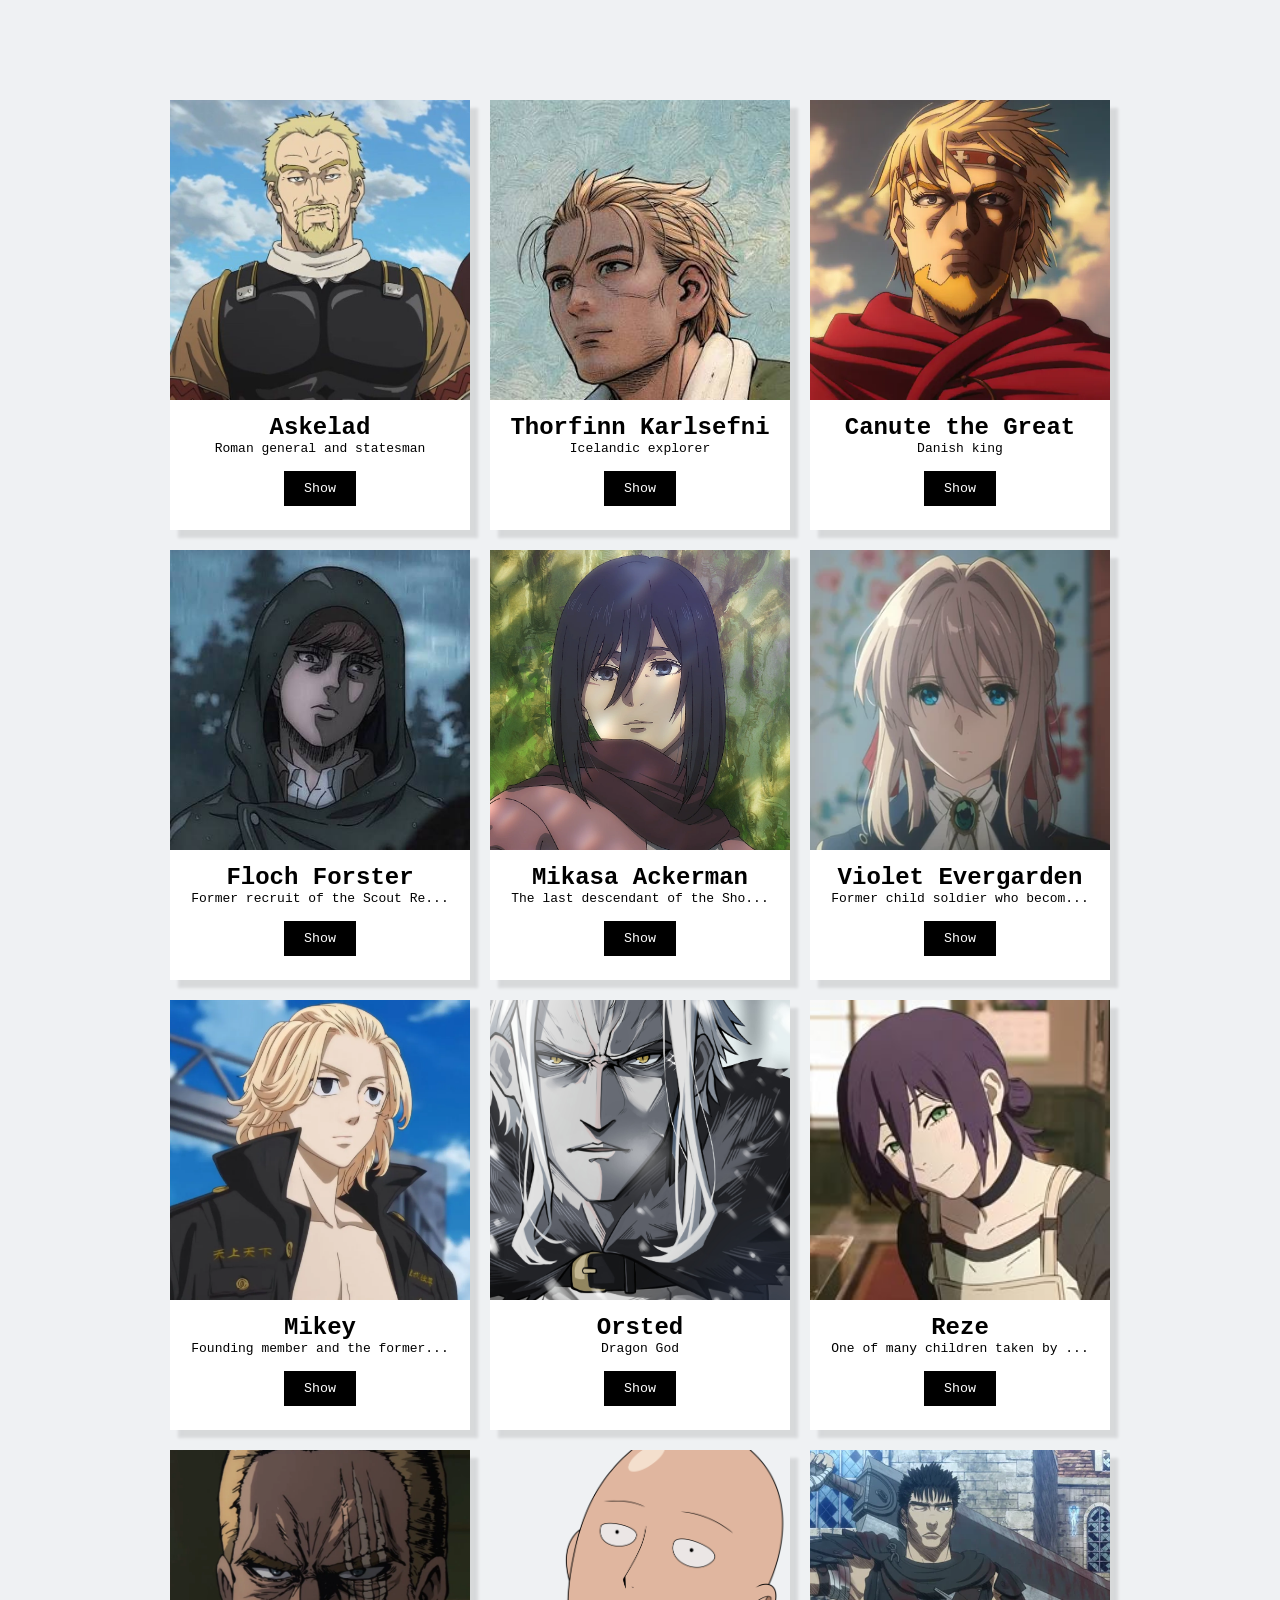
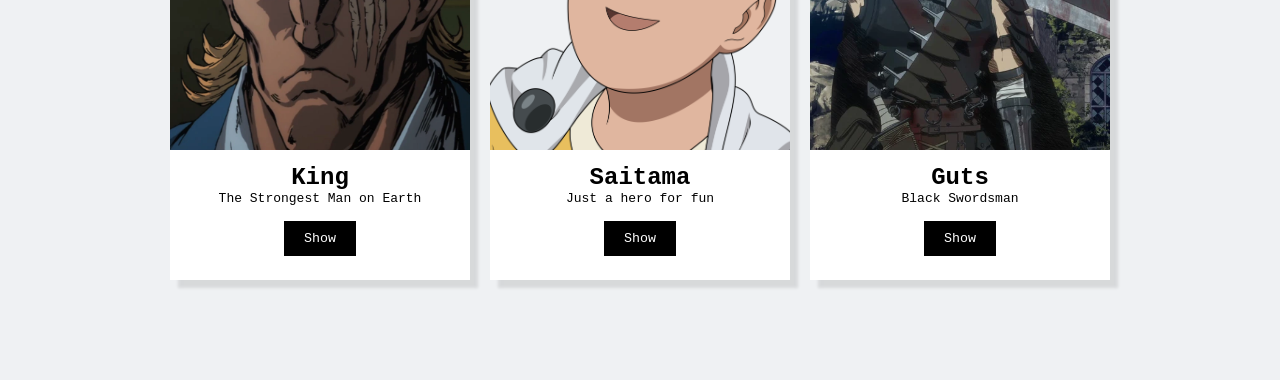
==== index.html @ 7d5969fc "first commit" ====
<!doctype html>
<html lang="en">
  <head>
    <meta charset="UTF-8" />
    <meta name="viewport" content="width=device-width, initial-scale=1.0" />
    <title>Document</title>
    <link rel="stylesheet" href="style.css" />
  </head>
  <body>
    <div id="cards-container"></div>
    <script src="./script.js"></script>
  </body>
</html>
---- style.css ----
* {
  margin: 0;
  padding: 0;
  box-sizing: border-box;
  font-family: monospace;
}
body {
  min-height: 100vh;
  background-color: rgb(239, 241, 243);
  display: flex;
  justify-content: center;
  align-items: center;
}

#cards-container {
  padding: 60px 0;
  display: grid;
  grid-template-columns: repeat(1, 1fr);
  gap: 16px;
}

@media (min-width: 768px) {
  #cards-container {
    grid-template-columns: repeat(3, 1fr); /* Menjadi 3 card per baris */
    gap: 20px; /* Jarak antar card kembali normal */
    padding: 100px 0;
  }
}


.card {
  box-shadow: 8px 8px 3px rgba(0, 0, 0, 0.1);
  background-color: white;
  width: 300px;
  height: 430px;
  transition: transform 0.5s;
  cursor: pointer;
}

.card img {
  width: 100%;
  height: 300px;
  object-fit: cover;
  background-color: rgb(239, 241, 243);
}

.content {
  padding: 10px;
  display: flex;
  justify-content: center;
  align-items: center;
  flex-direction: column;
}

.content h2 {
  font-size: 24px;
  color: rgb(0, 0, 0);
}

.content button {
  margin-top: 15px;
  padding: 10px 20px;
  border: none;
  background-color: rgb(0, 0, 0);
  color: white;
  cursor: pointer;
  transition:
    transform 0.5s,
    background-color 0.3s,
    color 0.3s;
}

.content button:hover {
  background-color: rgb(239, 241, 243);
  color: rgb(0, 0, 0);
  transform: scale(1.1);
}

.card:hover {
  transition: transform 0.5s, box-shadow 0.5s;
  transform: translateY(-5px);
  box-shadow: 12px 12px 3px rgba(0, 0, 0, 0.3);
}
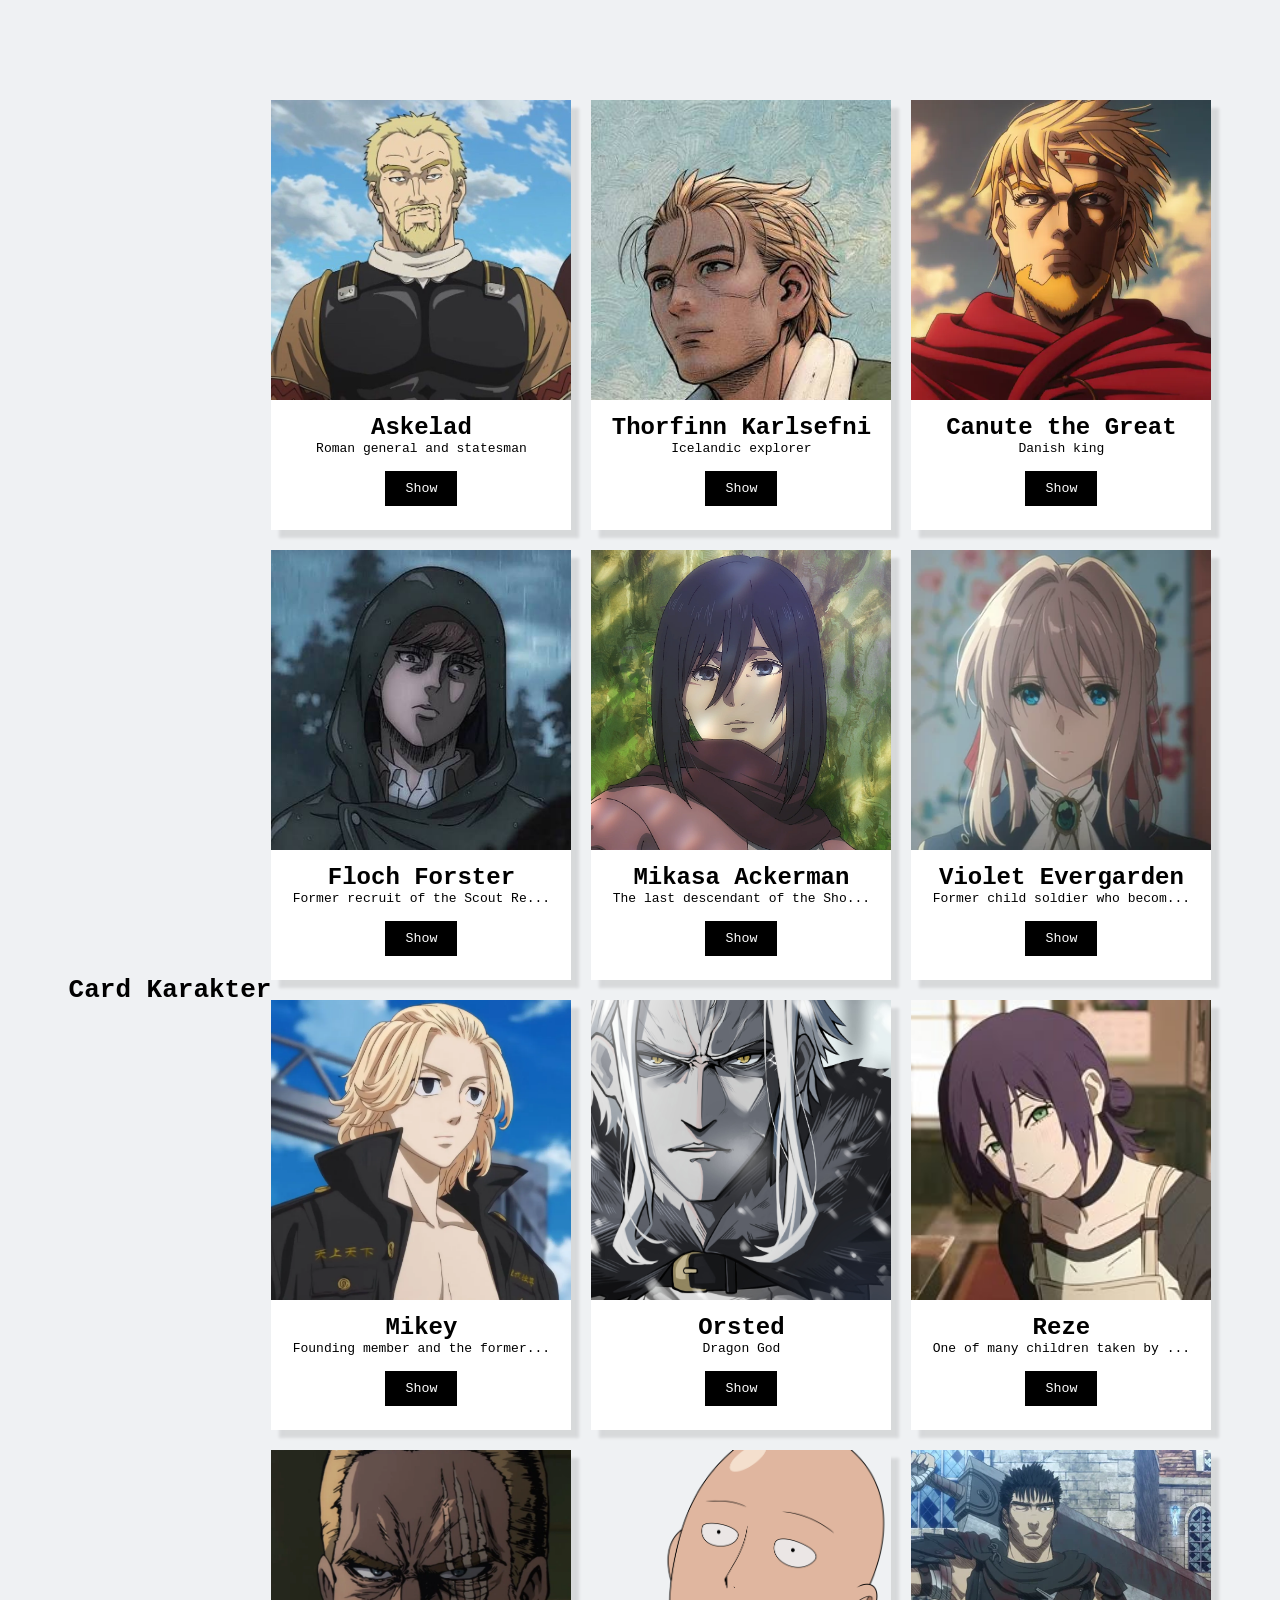
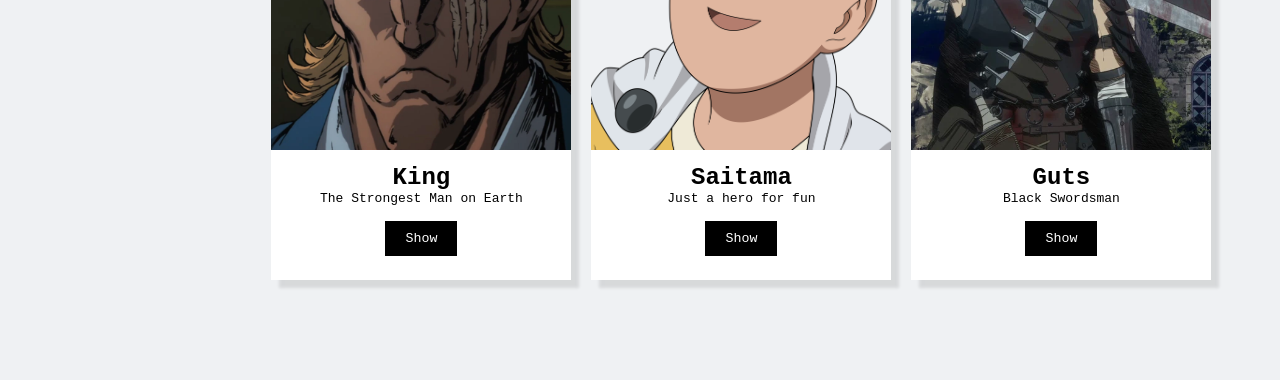
==== commit 4a29a33d: "push h1" ====
--- a/index.html
+++ b/index.html
@@ -7,6 +7,7 @@
     <link rel="stylesheet" href="style.css" />
   </head>
   <body>
+    <h1>Card Karakter</h1>
     <div id="cards-container"></div>
     <script src="./script.js"></script>
   </body>
